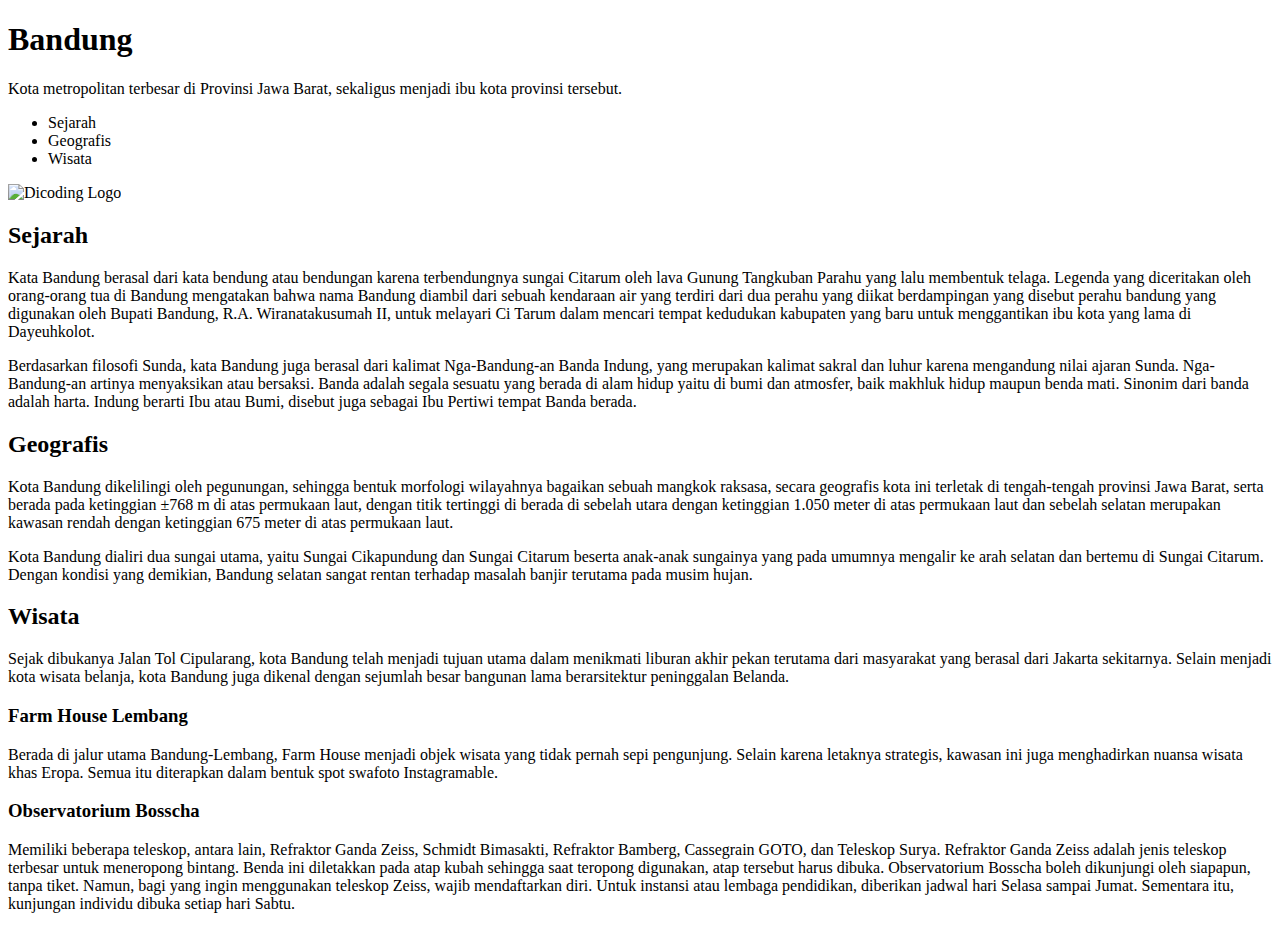
==== WebDasar/index.html @ 904d75db "first" ====
<!DOCTYPE html>
<html>

<head>
</head>

<body>

    <h1>Bandung</h1>
    <p>Kota metropolitan terbesar di Provinsi Jawa Barat, sekaligus menjadi ibu kota provinsi tersebut.</p>
    <ul>
        <li>Sejarah</li>
        <li>Geografis</li>
        <li>Wisata</li>
    </ul>
    <img src="https://raw.githubusercontent.com/dicodingacademy/BelajarDasarPemrogramanWeb/image-assets/dicoding-logo.png"
        alt="Dicoding Logo" title="testing">
    <h2>Sejarah</h2>
    <p>Kata Bandung berasal dari kata bendung atau bendungan karena terbendungnya sungai Citarum oleh lava Gunung
        Tangkuban Parahu yang lalu membentuk telaga. Legenda yang diceritakan oleh orang-orang tua di
        Bandung mengatakan bahwa nama Bandung diambil dari sebuah kendaraan air yang terdiri dari dua perahu yang diikat
        berdampingan yang disebut perahu bandung yang digunakan oleh Bupati Bandung, R.A. Wiranatakusumah II, untuk
        melayari Ci Tarum dalam mencari tempat kedudukan kabupaten yang baru untuk
        menggantikan ibu kota yang lama di Dayeuhkolot. </p>

    <p>Berdasarkan filosofi Sunda, kata Bandung juga berasal dari kalimat Nga-Bandung-an Banda Indung, yang merupakan
        kalimat sakral dan luhur karena mengandung nilai ajaran Sunda. Nga-Bandung-an artinya menyaksikan atau bersaksi.
        Banda adalah segala sesuatu yang berada di alam hidup yaitu di bumi dan atmosfer, baik makhluk hidup maupun
        benda mati. Sinonim dari banda adalah harta. Indung berarti Ibu atau Bumi, disebut juga sebagai Ibu Pertiwi
        tempat Banda berada.</p>

    <h2>Geografis</h2>
    <p>Kota Bandung dikelilingi oleh pegunungan, sehingga bentuk morfologi wilayahnya bagaikan sebuah mangkok raksasa,
        secara geografis kota ini terletak di tengah-tengah provinsi Jawa Barat, serta berada pada
        ketinggian ±768 m di atas permukaan laut, dengan titik tertinggi di berada di sebelah utara dengan ketinggian
        1.050 meter di atas permukaan laut dan sebelah selatan merupakan kawasan rendah dengan ketinggian 675 meter di
        atas permukaan laut.</p>

    <p>Kota Bandung dialiri dua sungai utama, yaitu Sungai Cikapundung dan Sungai Citarum beserta anak-anak sungainya
        yang pada umumnya mengalir ke arah selatan dan bertemu di Sungai Citarum. Dengan kondisi yang
        demikian, Bandung selatan sangat rentan terhadap masalah banjir terutama pada musim hujan.</p>

    <h2>Wisata</h2>
    <p>Sejak dibukanya Jalan Tol Cipularang, kota Bandung telah menjadi tujuan utama dalam menikmati liburan akhir pekan
        terutama dari masyarakat yang berasal dari Jakarta sekitarnya. Selain menjadi kota wisata belanja,
        kota Bandung juga dikenal dengan sejumlah besar bangunan lama berarsitektur peninggalan Belanda.</p>

    <h3>Farm House Lembang</h3>
    <p>Berada di jalur utama Bandung-Lembang, Farm House menjadi objek wisata yang tidak pernah sepi pengunjung. Selain
        karena letaknya strategis, kawasan ini juga menghadirkan nuansa wisata khas Eropa. Semua itu diterapkan dalam
        bentuk spot swafoto Instagramable.</p>

    <h3>Observatorium Bosscha</h3>
    <p>Memiliki beberapa teleskop, antara lain, Refraktor Ganda Zeiss, Schmidt Bimasakti, Refraktor Bamberg, Cassegrain
        GOTO, dan Teleskop Surya. Refraktor Ganda Zeiss adalah jenis teleskop terbesar untuk meneropong bintang. Benda
        ini diletakkan pada atap kubah sehingga saat teropong digunakan, atap tersebut harus dibuka. Observatorium
        Bosscha boleh dikunjungi oleh siapapun, tanpa tiket. Namun, bagi yang ingin
        menggunakan teleskop Zeiss, wajib mendaftarkan diri. Untuk instansi atau lembaga pendidikan, diberikan jadwal
        hari Selasa sampai Jumat. Sementara itu, kunjungan individu dibuka setiap hari Sabtu.</p>

</body>

</html>
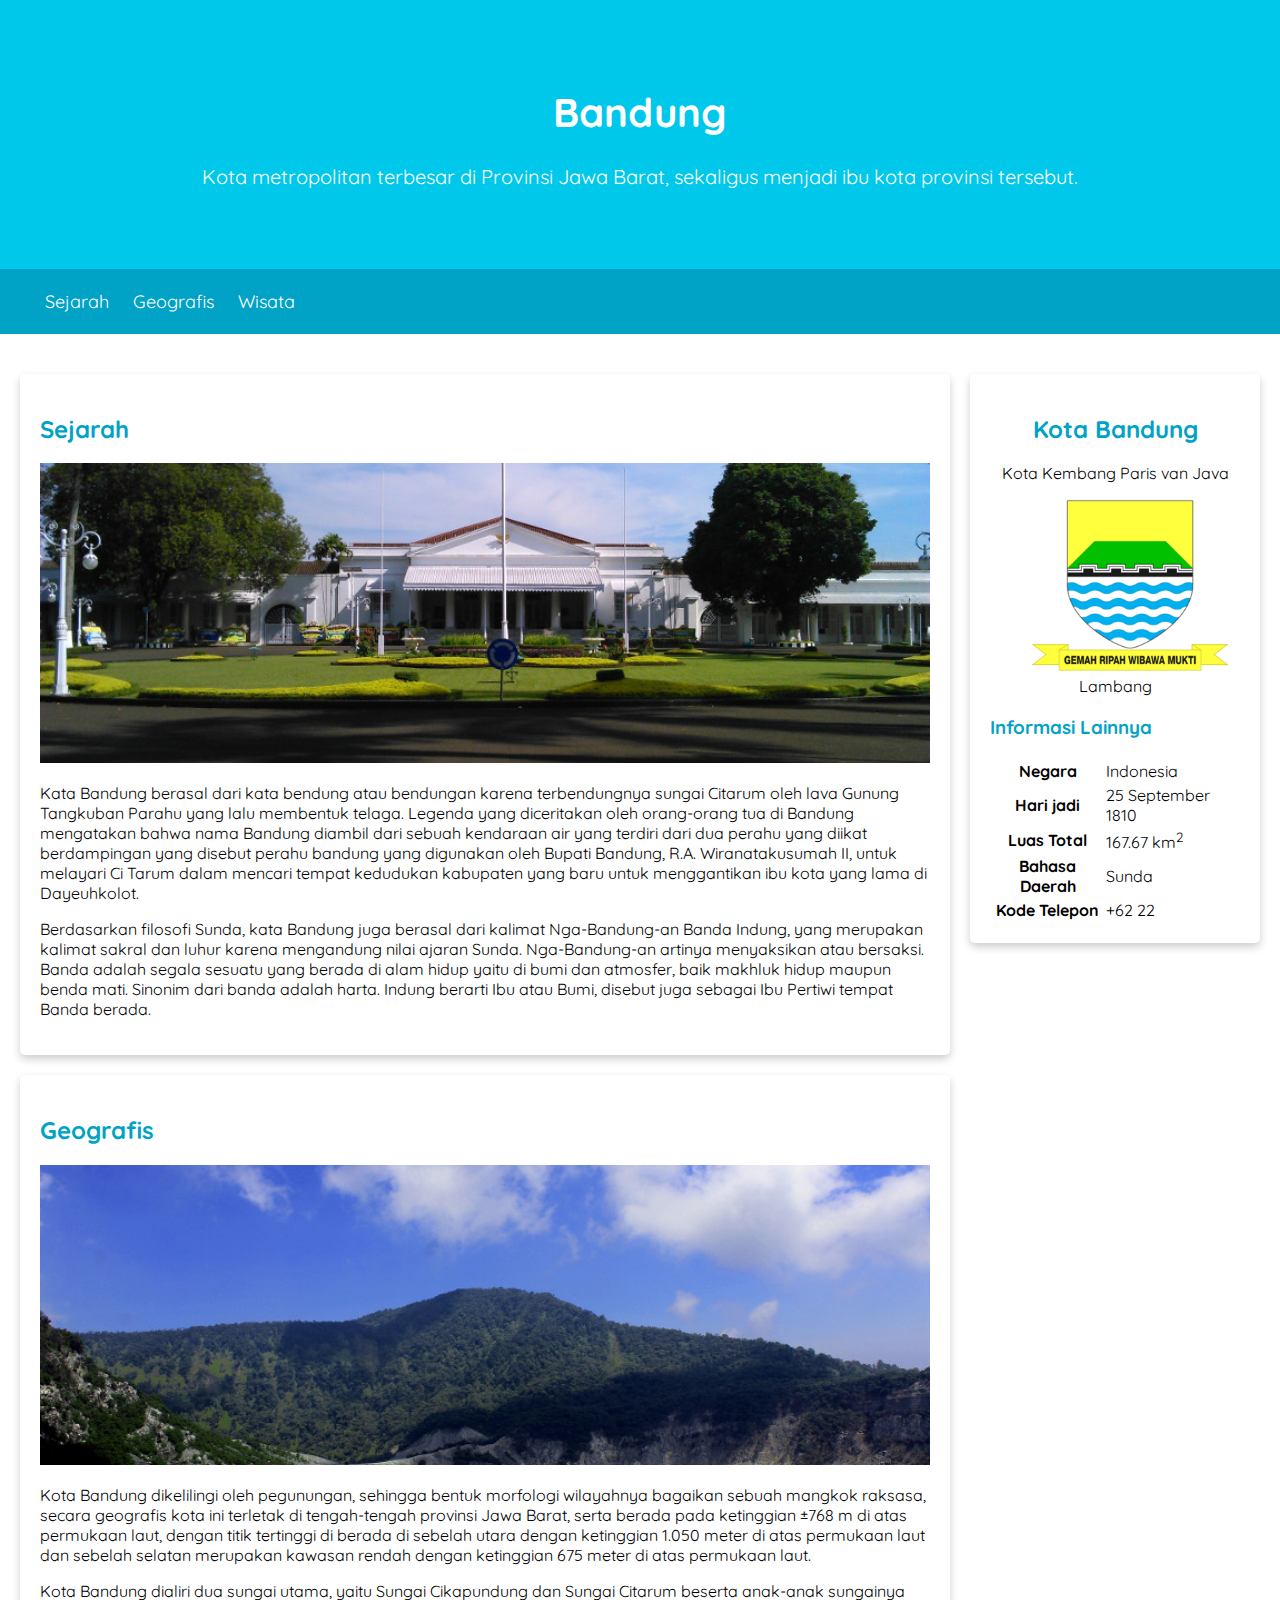
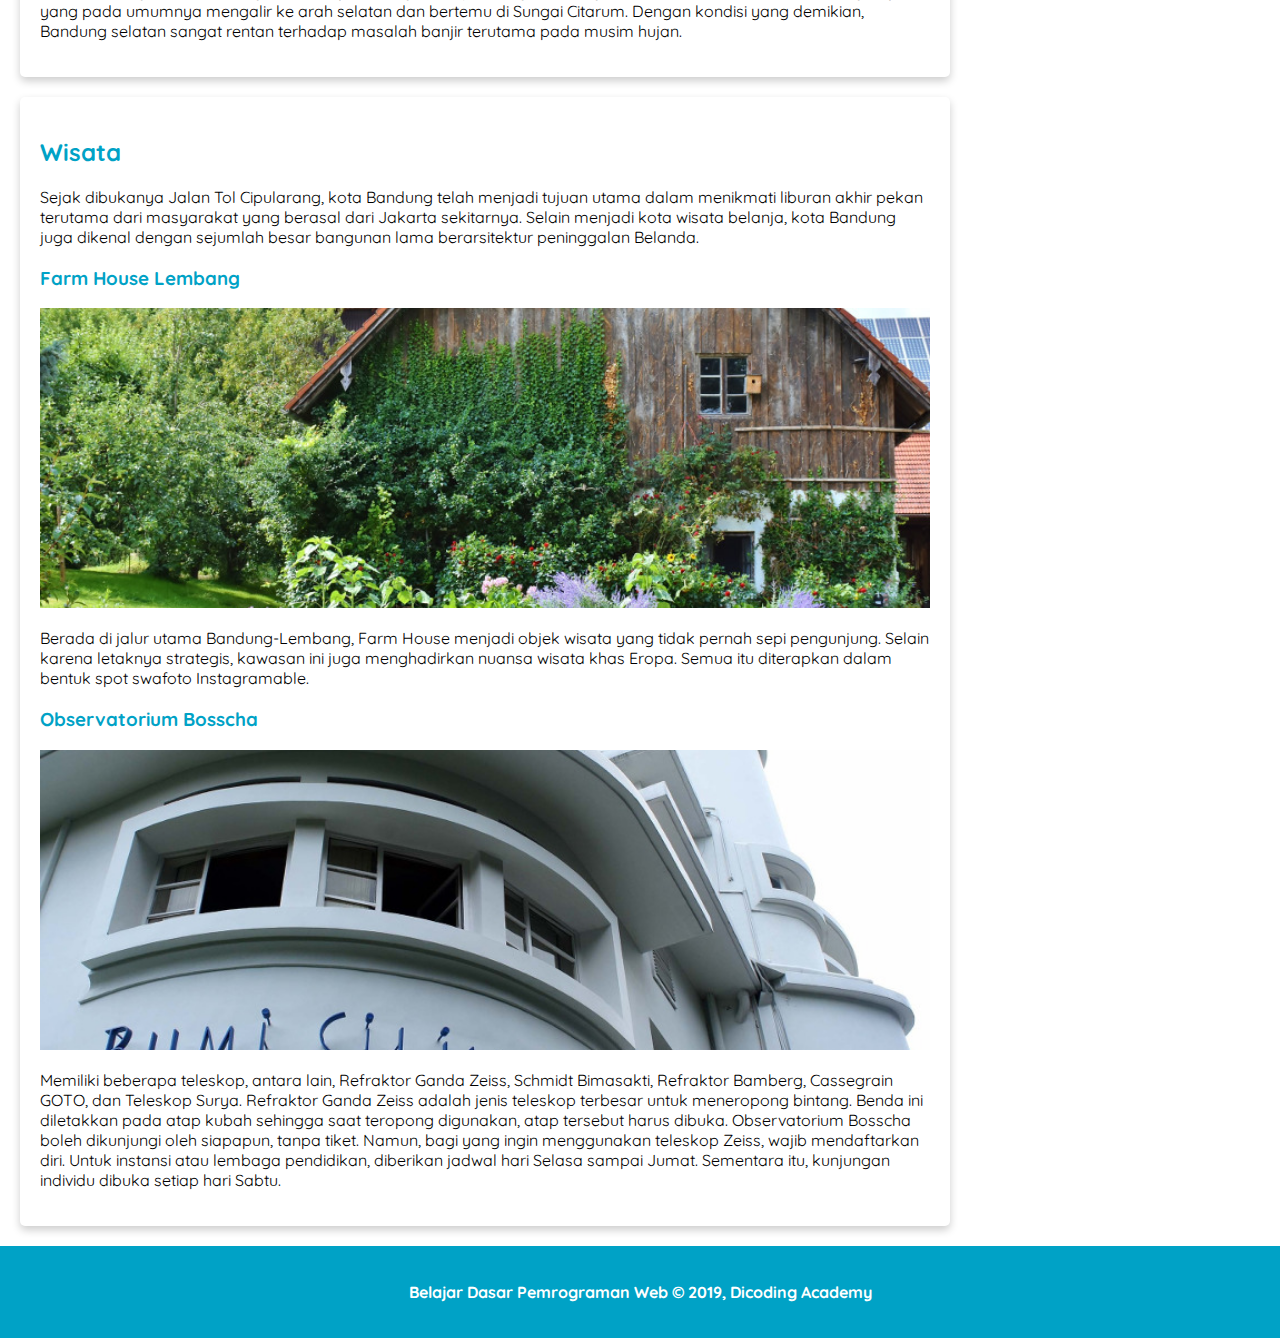
==== commit 2567ff02: "responsive" ====
--- a/WebDasar/index.html
+++ b/WebDasar/index.html
@@ -2,61 +2,129 @@
 <html>
 
 <head>
+    <title>Kota Bandung</title>
+    <link rel="stylesheet" href="assets/styles/style.css">
+    <meta name="viwport" content="width=device-width, initial-scale=1">
 </head>
 
 <body>
+    <header>
+        <div class="jumbotron">
+            <h1>Bandung</h1>
+            <p>Kota metropolitan terbesar di Provinsi Jawa Barat, sekaligus menjadi ibu kota provinsi tersebut.</p>
+        </div>
+        <nav>
+            <ul>
+                <li><a href="#sejarah">Sejarah</a></li>
+                <li><a href="#geografis">Geografis</a></li>
+                <li><a href="#wisata">Wisata</a></li>
+            </ul>
+        </nav>
+    </header>
 
-    <h1>Bandung</h1>
-    <p>Kota metropolitan terbesar di Provinsi Jawa Barat, sekaligus menjadi ibu kota provinsi tersebut.</p>
-    <ul>
-        <li>Sejarah</li>
-        <li>Geografis</li>
-        <li>Wisata</li>
-    </ul>
-    <img src="https://raw.githubusercontent.com/dicodingacademy/BelajarDasarPemrogramanWeb/image-assets/dicoding-logo.png"
-        alt="Dicoding Logo" title="testing">
-    <h2>Sejarah</h2>
-    <p>Kata Bandung berasal dari kata bendung atau bendungan karena terbendungnya sungai Citarum oleh lava Gunung
-        Tangkuban Parahu yang lalu membentuk telaga. Legenda yang diceritakan oleh orang-orang tua di
-        Bandung mengatakan bahwa nama Bandung diambil dari sebuah kendaraan air yang terdiri dari dua perahu yang diikat
-        berdampingan yang disebut perahu bandung yang digunakan oleh Bupati Bandung, R.A. Wiranatakusumah II, untuk
-        melayari Ci Tarum dalam mencari tempat kedudukan kabupaten yang baru untuk
-        menggantikan ibu kota yang lama di Dayeuhkolot. </p>
+    <main>
+        <div id="content">
+            <article id="sejarah" class="card">
+                <h2>Sejarah</h2>
+                <img src="assets/image/history.jpg" class="featured-image" alt="sejarah">
+                <p>Kata Bandung berasal dari kata bendung atau bendungan karena terbendungnya sungai Citarum oleh lava
+                    Gunung Tangkuban Parahu yang lalu membentuk telaga. Legenda yang diceritakan oleh orang-orang tua di
+                    Bandung mengatakan bahwa nama Bandung diambil dari sebuah kendaraan air yang terdiri dari dua perahu
+                    yang diikat berdampingan yang disebut perahu bandung yang digunakan oleh Bupati Bandung, R.A.
+                    Wiranatakusumah II,
+                    untuk melayari Ci Tarum dalam mencari tempat kedudukan kabupaten yang baru untuk menggantikan ibu
+                    kota yang lama di Dayeuhkolot. </p>
 
-    <p>Berdasarkan filosofi Sunda, kata Bandung juga berasal dari kalimat Nga-Bandung-an Banda Indung, yang merupakan
-        kalimat sakral dan luhur karena mengandung nilai ajaran Sunda. Nga-Bandung-an artinya menyaksikan atau bersaksi.
-        Banda adalah segala sesuatu yang berada di alam hidup yaitu di bumi dan atmosfer, baik makhluk hidup maupun
-        benda mati. Sinonim dari banda adalah harta. Indung berarti Ibu atau Bumi, disebut juga sebagai Ibu Pertiwi
-        tempat Banda berada.</p>
+                <p>Berdasarkan filosofi Sunda, kata Bandung juga berasal dari kalimat Nga-Bandung-an Banda Indung, yang
+                    merupakan kalimat sakral dan luhur karena mengandung nilai ajaran Sunda. Nga-Bandung-an artinya
+                    menyaksikan atau bersaksi. Banda adalah segala sesuatu yang berada di alam hidup yaitu di bumi dan
+                    atmosfer, baik makhluk hidup maupun benda mati. Sinonim dari banda adalah harta. Indung berarti Ibu
+                    atau Bumi, disebut juga sebagai Ibu Pertiwi tempat Banda berada.</p>
+            </article>
 
-    <h2>Geografis</h2>
-    <p>Kota Bandung dikelilingi oleh pegunungan, sehingga bentuk morfologi wilayahnya bagaikan sebuah mangkok raksasa,
-        secara geografis kota ini terletak di tengah-tengah provinsi Jawa Barat, serta berada pada
-        ketinggian ±768 m di atas permukaan laut, dengan titik tertinggi di berada di sebelah utara dengan ketinggian
-        1.050 meter di atas permukaan laut dan sebelah selatan merupakan kawasan rendah dengan ketinggian 675 meter di
-        atas permukaan laut.</p>
+            <article id="geografis" class="card">
+                <h2>Geografis</h2>
+                <img src="assets/image/geografis.jpg" class="featured-image" alt="geografis">
+                <p>Kota Bandung dikelilingi oleh pegunungan, sehingga bentuk morfologi wilayahnya bagaikan sebuah
+                    mangkok raksasa, secara geografis kota ini terletak di tengah-tengah provinsi Jawa Barat, serta
+                    berada pada ketinggian ±768 m di atas permukaan laut, dengan titik tertinggi di berada di sebelah
+                    utara dengan ketinggian 1.050 meter di atas permukaan laut dan sebelah selatan merupakan kawasan
+                    rendah dengan ketinggian 675 meter di atas permukaan laut.</p>
 
-    <p>Kota Bandung dialiri dua sungai utama, yaitu Sungai Cikapundung dan Sungai Citarum beserta anak-anak sungainya
-        yang pada umumnya mengalir ke arah selatan dan bertemu di Sungai Citarum. Dengan kondisi yang
-        demikian, Bandung selatan sangat rentan terhadap masalah banjir terutama pada musim hujan.</p>
+                <p>Kota Bandung dialiri dua sungai utama, yaitu Sungai Cikapundung dan Sungai Citarum beserta anak-anak
+                    sungainya yang pada umumnya mengalir ke arah selatan dan bertemu di Sungai Citarum. Dengan kondisi
+                    yang demikian, Bandung selatan sangat rentan terhadap masalah banjir terutama pada musim hujan.</p>
+            </article>
 
-    <h2>Wisata</h2>
-    <p>Sejak dibukanya Jalan Tol Cipularang, kota Bandung telah menjadi tujuan utama dalam menikmati liburan akhir pekan
-        terutama dari masyarakat yang berasal dari Jakarta sekitarnya. Selain menjadi kota wisata belanja,
-        kota Bandung juga dikenal dengan sejumlah besar bangunan lama berarsitektur peninggalan Belanda.</p>
+            <article id="wisata" class="card">
+                <h2>Wisata</h2>
+                <p>Sejak dibukanya Jalan Tol Cipularang, kota Bandung telah menjadi tujuan utama dalam menikmati liburan
+                    akhir pekan terutama dari masyarakat yang berasal dari Jakarta sekitarnya. Selain menjadi kota
+                    wisata belanja, kota Bandung juga dikenal dengan sejumlah besar bangunan lama berarsitektur
+                    peninggalan Belanda.</p>
+                <section>
+                    <h3>Farm House Lembang</h3>
+                    <img src="assets/image/farm-house.jpg" class="featured-image" alt="farm house">
+                    <p>Berada di jalur utama Bandung-Lembang, Farm House menjadi objek wisata yang tidak pernah sepi
+                        pengunjung. Selain karena letaknya strategis, kawasan ini juga menghadirkan nuansa wisata khas
+                        Eropa. Semua itu diterapkan dalam bentuk spot swafoto Instagramable.</p>
+                </section>
+                <section>
+                    <h3>Observatorium Bosscha</h3>
+                    <img src="assets/image/bosscha.jpg" class="featured-image" alt="bosscha">
+                    <p>Memiliki beberapa teleskop, antara lain, Refraktor Ganda Zeiss, Schmidt Bimasakti, Refraktor
+                        Bamberg, Cassegrain GOTO, dan Teleskop Surya. Refraktor Ganda Zeiss adalah jenis teleskop
+                        terbesar untuk meneropong bintang. Benda ini diletakkan pada atap kubah sehingga saat teropong
+                        digunakan, atap tersebut harus dibuka. Observatorium Bosscha boleh dikunjungi oleh siapapun,
+                        tanpa tiket. Namun, bagi yang ingin menggunakan teleskop Zeiss, wajib mendaftarkan diri. Untuk
+                        instansi atau lembaga pendidikan, diberikan jadwal hari Selasa sampai Jumat. Sementara itu,
+                        kunjungan individu dibuka setiap hari Sabtu.</p>
+                </section>
+            </article>
+        </div>
 
-    <h3>Farm House Lembang</h3>
-    <p>Berada di jalur utama Bandung-Lembang, Farm House menjadi objek wisata yang tidak pernah sepi pengunjung. Selain
-        karena letaknya strategis, kawasan ini juga menghadirkan nuansa wisata khas Eropa. Semua itu diterapkan dalam
-        bentuk spot swafoto Instagramable.</p>
+        <aside>
+            <article class="profile card">
+                <header>
+                    <h2>Kota Bandung</h2>
+                    <p>Kota Kembang Paris van Java</p>
+                    <figure>
+                        <img src="assets/image/bandung-badge.png">
+                        <figcaption>Lambang</figcaption>
+                    </figure>
+                </header>
+                <section>
+                    <h3>Informasi Lainnya</h3>
+                    <table>
+                        <tr>
+                            <th>Negara</th>
+                            <td>Indonesia</td>
+                        </tr>
+                        <tr>
+                            <th>Hari jadi</th>
+                            <td>25 September 1810</td>
+                        </tr>
+                        <tr>
+                            <th>Luas Total</th>
+                            <td>167.67 km<sup>2</sup></td>
+                        </tr>
+                        <tr>
+                            <th>Bahasa Daerah</th>
+                            <td>Sunda</td>
+                        </tr>
+                        <tr>
+                            <th>Kode Telepon</th>
+                            <td>+62 22</td>
+                        </tr>
+                    </table>
+                </section>
+            </article>
+        </aside>
+    </main>
 
-    <h3>Observatorium Bosscha</h3>
-    <p>Memiliki beberapa teleskop, antara lain, Refraktor Ganda Zeiss, Schmidt Bimasakti, Refraktor Bamberg, Cassegrain
-        GOTO, dan Teleskop Surya. Refraktor Ganda Zeiss adalah jenis teleskop terbesar untuk meneropong bintang. Benda
-        ini diletakkan pada atap kubah sehingga saat teropong digunakan, atap tersebut harus dibuka. Observatorium
-        Bosscha boleh dikunjungi oleh siapapun, tanpa tiket. Namun, bagi yang ingin
-        menggunakan teleskop Zeiss, wajib mendaftarkan diri. Untuk instansi atau lembaga pendidikan, diberikan jadwal
-        hari Selasa sampai Jumat. Sementara itu, kunjungan individu dibuka setiap hari Sabtu.</p>
+    <footer>
+        <p>Belajar Dasar Pemrograman Web &#169; 2019, Dicoding Academy</p>
+    </footer>
 
 </body>
 
--- a/WebDasar/assets/styles/style.css
+++ b/WebDasar/assets/styles/style.css
@@ -0,0 +1,102 @@
+@import url('https://fonts.googleapis.com/css?family=Quicksand:400,700&display=swap');
+
+body {
+    font-family: 'Quicksand', sans-serif;
+    margin: 0;
+    padding: 0;
+}
+
+* {
+    box-sizing: border-box;
+}
+
+main {
+    padding: 20px;
+    overflow: auto;
+}
+
+h2 {
+    color: #00a2c6
+}
+
+h3 {
+    color: #00a2c6
+}
+
+.profile header {
+    text-align: center;
+}
+
+.profile img {
+    width: 200px;
+}
+
+.featured-image {
+    width: 100%;
+    max-height: 300px;
+    object-fit: cover;
+    object-position: center;
+}
+
+.card {
+    box-shadow: 0 4px 8px 0 rgba(0, 0, 0, 0.2);
+    border-radius: 5px;
+    padding: 20px;
+    margin-top: 20px;
+}
+
+.jumbotron {
+    font-size: 20px;
+    padding: 60px;
+    background-color: #00c8eb;
+    text-align: center;
+    color: white;
+}
+
+nav {
+    background-color: #00a2c6;
+    padding: 5px;
+}
+
+nav a {
+    font-size: 18px;
+    font-weight: 400;
+    text-decoration: none;
+    color: white;
+}
+
+nav a:hover {
+    font-weight: bold;
+}
+
+nav li {
+    display: inline;
+    list-style-type: none;
+    margin-right: 20px;
+}
+
+#content {
+    float: left;
+    width: 75%;
+}
+
+aside {
+    float: right;
+    width: 25%;
+    padding-left: 20px;
+}
+
+@media screen and (max-width: 1000px) {
+    #content, aside {
+        width: 100%;
+        padding: 0;
+    }    
+}
+
+footer {
+    padding: 20px;
+    color: white;
+    background-color: #00a2c6;
+    text-align: center;
+    font-weight: bold;
+}